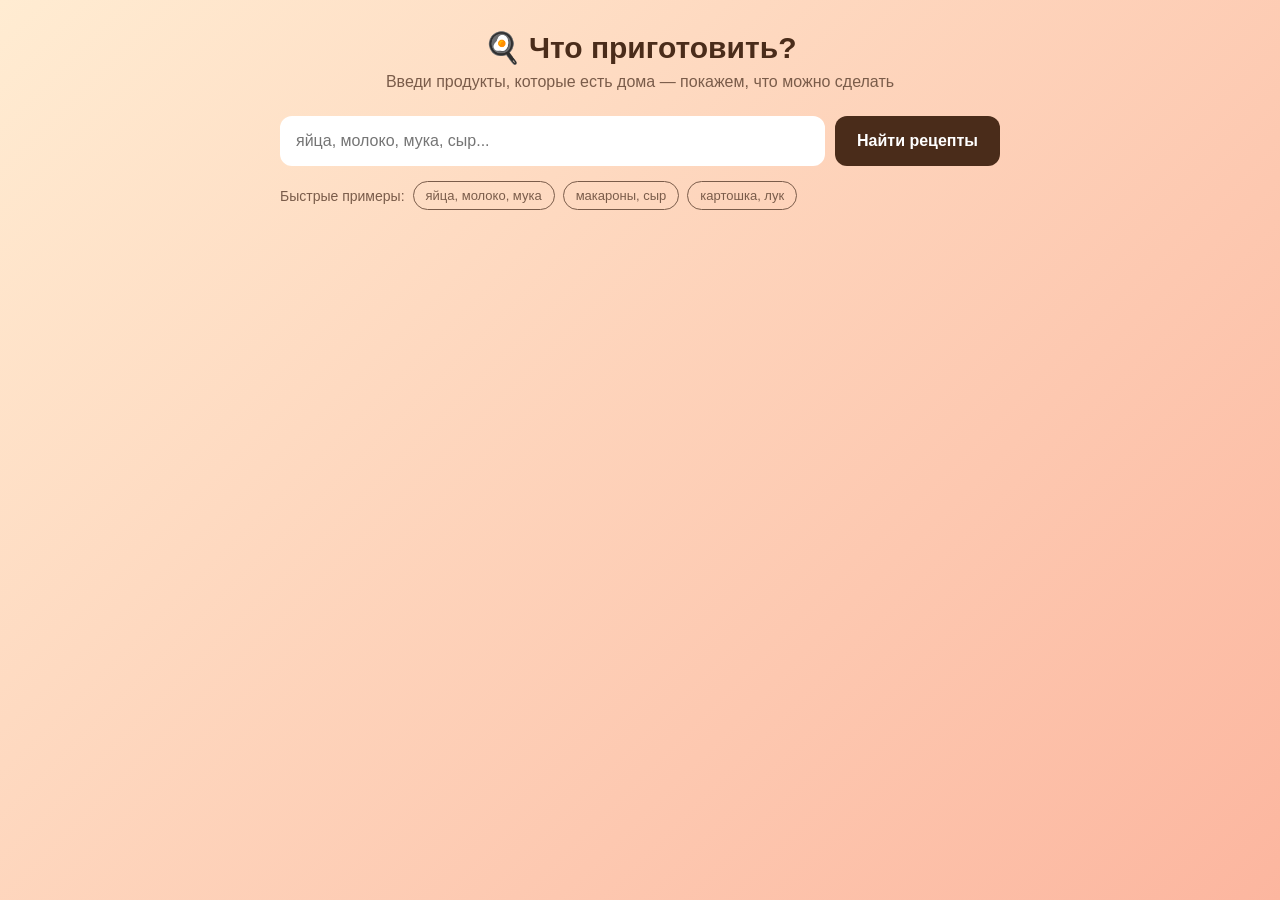
==== index.html @ 9e44c52f "Add files via upload" ====
<!DOCTYPE html>
<html lang="ru">
<head>
  <meta charset="UTF-8">
  <meta name="viewport" content="width=device-width, initial-scale=1.0">
  <title>Что приготовить? — Рецепты из того, что есть</title>
  <link rel="stylesheet" href="style.css">
</head>
<body>
  <div class="container">
    <h1>🍳 Что приготовить?</h1>
    <p class="subtitle">Введи продукты, которые есть дома — покажем, что можно сделать</p>

    <div class="search-box">
      <input 
        type="text" 
        id="ingredientsInput" 
        placeholder="яйца, молоко, мука, сыр..."
      >
      <button id="searchBtn">Найти рецепты</button>
    </div>

    <div class="quick-tags">
      <span>Быстрые примеры:</span>
      <button class="tag" data-items="яйца, молоко, мука">яйца, молоко, мука</button>
      <button class="tag" data-items="макароны, сыр, масло">макароны, сыр</button>
      <button class="tag" data-items="картошка, лук, масло">картошка, лук</button>
    </div>

    <div id="results" class="results"></div>
  </div>

  <script src="recipes.js"></script>
  <script src="script.js"></script>
</body>
</html>
---- style.css ----
* {
  margin: 0;
  padding: 0;
  box-sizing: border-box;
  font-family: -apple-system, BlinkMacSystemFont, "Segoe UI", sans-serif;
}

body {
  min-height: 100vh;
  background: linear-gradient(135deg, #ffecd2 0%, #fcb69f 100%);
  padding: 30px 15px;
  color: #333;
}

.container {
  max-width: 720px;
  margin: 0 auto;
}

h1 {
  font-size: 30px;
  text-align: center;
  margin-bottom: 8px;
  color: #4a2c1a;
}

.subtitle {
  text-align: center;
  color: #7a5c4a;
  margin-bottom: 25px;
}

.search-box {
  display: flex;
  gap: 10px;
  margin-bottom: 15px;
}

#ingredientsInput {
  flex: 1;
  padding: 14px;
  border-radius: 12px;
  border: 2px solid #fff;
  font-size: 16px;
  outline: none;
  background: #fff;
  transition: border 0.2s;
}

#ingredientsInput:focus {
  border-color: #fcb69f;
}

#searchBtn {
  padding: 14px 22px;
  border-radius: 12px;
  border: none;
  background: #4a2c1a;
  color: #fff;
  font-size: 16px;
  font-weight: bold;
  cursor: pointer;
  transition: transform 0.15s;
}

#searchBtn:hover {
  transform: scale(1.03);
}

.quick-tags {
  display: flex;
  flex-wrap: wrap;
  gap: 8px;
  align-items: center;
  margin-bottom: 25px;
  font-size: 14px;
  color: #7a5c4a;
}

.tag {
  padding: 6px 12px;
  border-radius: 20px;
  border: 1px solid #7a5c4a;
  background: transparent;
  color: #7a5c4a;
  cursor: pointer;
  font-size: 13px;
  transition: all 0.15s;
}

.tag:hover {
  background: #7a5c4a;
  color: #fff;
}

.results {
  display: flex;
  flex-direction: column;
  gap: 15px;
}

.recipe-card {
  background: #fff;
  border-radius: 16px;
  padding: 20px;
  box-shadow: 0 4px 20px rgba(0, 0, 0, 0.08);
}

.recipe-card h3 {
  color: #4a2c1a;
  margin-bottom: 6px;
  font-size: 20px;
}

.recipe-time {
  display: inline-block;
  background: #ffecd2;
  color: #4a2c1a;
  padding: 4px 10px;
  border-radius: 12px;
  font-size: 13px;
  margin-bottom: 12px;
}

.recipe-card ol {
  padding-left: 20px;
  color: #555;
  line-height: 1.6;
}

.recipe-card ol li {
  margin-bottom: 4px;
}

.missing {
  background: #fff3cd;
  color: #856404;
  padding: 8px 12px;
  border-radius: 10px;
  font-size: 14px;
  margin-bottom: 10px;
}

.empty {
  text-align: center;
  padding: 40px 20px;
  color: #7a5c4a;
  font-size: 16px;
}

.match-badge {
  float: right;
  background: #4caf50;
  color: #fff;
  padding: 4px 10px;
  border-radius: 12px;
  font-size: 12px;
}
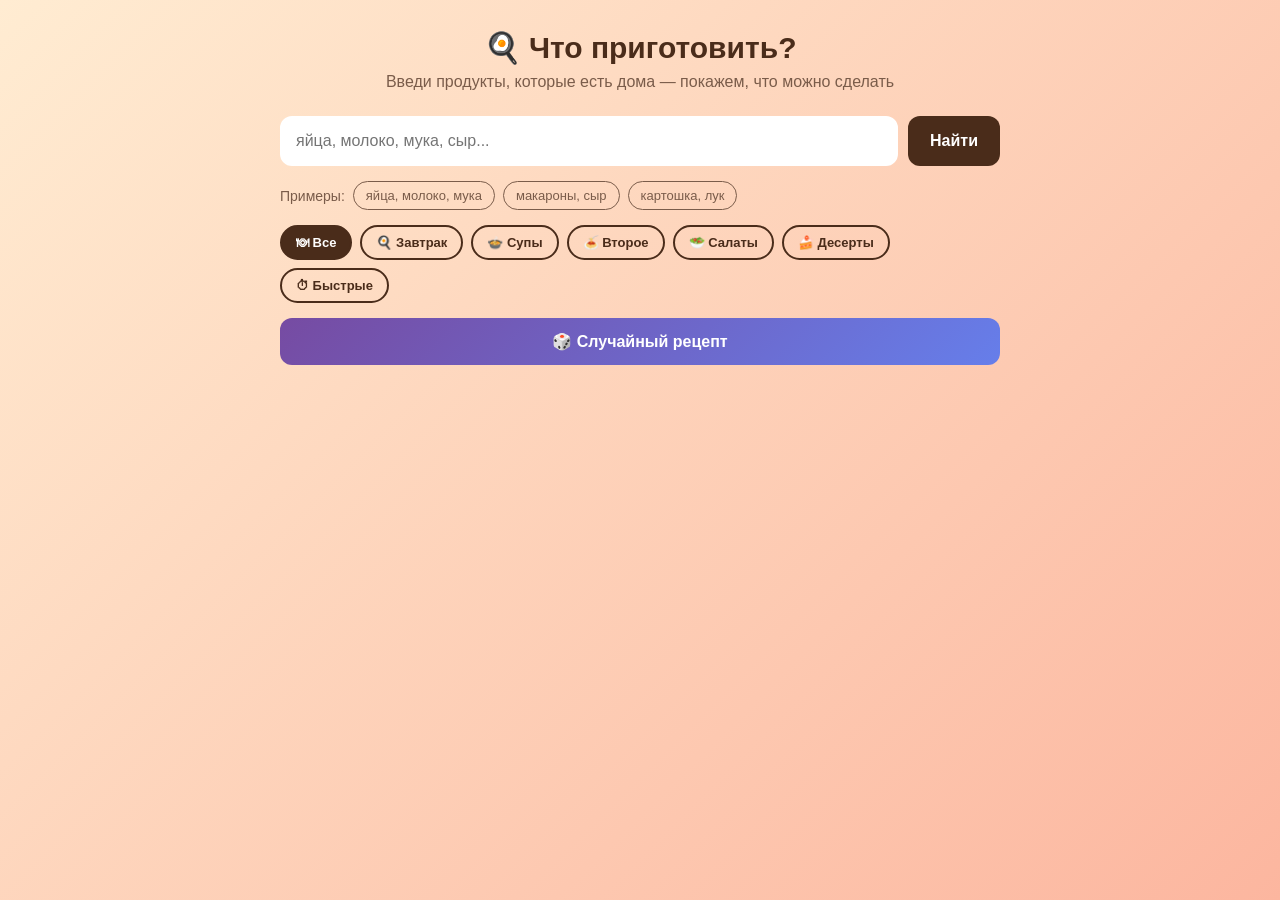
==== commit 7651f646: "Add files via upload" ====
--- a/index.html
+++ b/index.html
@@ -17,14 +17,28 @@
         id="ingredientsInput" 
         placeholder="яйца, молоко, мука, сыр..."
       >
-      <button id="searchBtn">Найти рецепты</button>
+      <button id="searchBtn">Найти</button>
     </div>
 
     <div class="quick-tags">
-      <span>Быстрые примеры:</span>
+      <span>Примеры:</span>
       <button class="tag" data-items="яйца, молоко, мука">яйца, молоко, мука</button>
       <button class="tag" data-items="макароны, сыр, масло">макароны, сыр</button>
       <button class="tag" data-items="картошка, лук, масло">картошка, лук</button>
+    </div>
+
+    <div class="filters">
+      <button class="filter-btn active" data-filter="all">🍽 Все</button>
+      <button class="filter-btn" data-filter="завтрак">🍳 Завтрак</button>
+      <button class="filter-btn" data-filter="суп">🍲 Супы</button>
+      <button class="filter-btn" data-filter="второе">🍝 Второе</button>
+      <button class="filter-btn" data-filter="салат">🥗 Салаты</button>
+      <button class="filter-btn" data-filter="десерт">🍰 Десерты</button>
+      <button class="filter-btn" data-filter="быстрое">⏱ Быстрые</button>
+    </div>
+
+    <div class="action-row">
+      <button id="randomBtn" class="random-btn">🎲 Случайный рецепт</button>
     </div>
 
     <div id="results" class="results"></div>
--- a/style.css
+++ b/style.css
@@ -72,7 +72,7 @@
   flex-wrap: wrap;
   gap: 8px;
   align-items: center;
-  margin-bottom: 25px;
+  margin-bottom: 15px;
   font-size: 14px;
   color: #7a5c4a;
 }
@@ -93,6 +93,55 @@
   color: #fff;
 }
 
+.filters {
+  display: flex;
+  flex-wrap: wrap;
+  gap: 8px;
+  margin-bottom: 15px;
+}
+
+.filter-btn {
+  padding: 8px 14px;
+  border-radius: 20px;
+  border: 2px solid #4a2c1a;
+  background: transparent;
+  color: #4a2c1a;
+  cursor: pointer;
+  font-size: 13px;
+  font-weight: 600;
+  transition: all 0.15s;
+}
+
+.filter-btn:hover {
+  transform: translateY(-1px);
+}
+
+.filter-btn.active {
+  background: #4a2c1a;
+  color: #fff;
+}
+
+.action-row {
+  margin-bottom: 25px;
+}
+
+.random-btn {
+  width: 100%;
+  padding: 14px;
+  border-radius: 12px;
+  border: none;
+  background: linear-gradient(135deg, #764ba2, #667eea);
+  color: #fff;
+  font-size: 16px;
+  font-weight: bold;
+  cursor: pointer;
+  transition: transform 0.15s;
+}
+
+.random-btn:hover {
+  transform: scale(1.02);
+}
+
 .results {
   display: flex;
   flex-direction: column;
@@ -104,12 +153,14 @@
   border-radius: 16px;
   padding: 20px;
   box-shadow: 0 4px 20px rgba(0, 0, 0, 0.08);
+  position: relative;
 }
 
 .recipe-card h3 {
   color: #4a2c1a;
   margin-bottom: 6px;
   font-size: 20px;
+  padding-right: 120px;
 }
 
 .recipe-time {
@@ -149,10 +200,35 @@
 }
 
 .match-badge {
-  float: right;
+  position: absolute;
+  top: 20px;
+  right: 20px;
   background: #4caf50;
   color: #fff;
   padding: 4px 10px;
   border-radius: 12px;
   font-size: 12px;
+}
+
+.copy-btn {
+  margin-top: 12px;
+  padding: 8px 14px;
+  border-radius: 10px;
+  border: 1px solid #4a2c1a;
+  background: transparent;
+  color: #4a2c1a;
+  font-size: 13px;
+  cursor: pointer;
+  transition: all 0.15s;
+}
+
+.copy-btn:hover {
+  background: #4a2c1a;
+  color: #fff;
+}
+
+.copy-btn.copied {
+  background: #4caf50;
+  color: #fff;
+  border-color: #4caf50;
 }
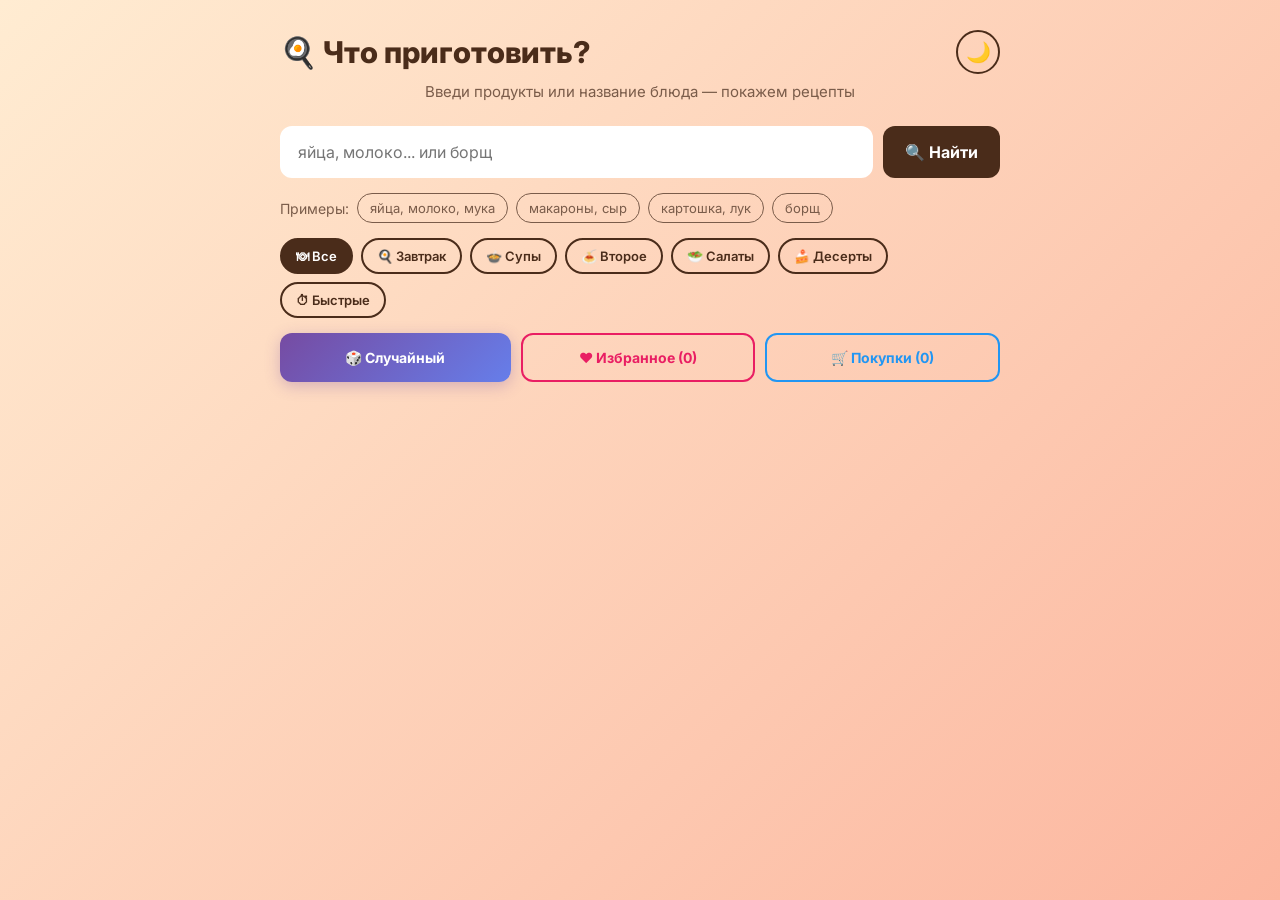
==== commit 6c8bb684: "Add files via upload" ====
--- a/index.html
+++ b/index.html
@@ -4,20 +4,29 @@
   <meta charset="UTF-8">
   <meta name="viewport" content="width=device-width, initial-scale=1.0">
   <title>Что приготовить? — Рецепты из того, что есть</title>
+  
+  <!-- Красивые шрифты -->
+  <link rel="preconnect" href="https://fonts.googleapis.com">
+  <link rel="preconnect" href="https://fonts.gstatic.com" crossorigin>
+  <link href="https://fonts.googleapis.com/css2?family=Inter:wght@400;600;700;800&display=swap" rel="stylesheet">
+  
   <link rel="stylesheet" href="style.css">
 </head>
 <body>
   <div class="container">
-    <h1>🍳 Что приготовить?</h1>
-    <p class="subtitle">Введи продукты, которые есть дома — покажем, что можно сделать</p>
+    <div class="header">
+      <h1>🍳 Что приготовить?</h1>
+      <button id="themeToggle" class="theme-toggle" title="Сменить тему">🌙</button>
+    </div>
+    <p class="subtitle">Введи продукты или название блюда — покажем рецепты</p>
 
     <div class="search-box">
       <input 
         type="text" 
         id="ingredientsInput" 
-        placeholder="яйца, молоко, мука, сыр..."
+        placeholder="яйца, молоко... или борщ"
       >
-      <button id="searchBtn">Найти</button>
+      <button id="searchBtn">🔍 Найти</button>
     </div>
 
     <div class="quick-tags">
@@ -25,6 +34,7 @@
       <button class="tag" data-items="яйца, молоко, мука">яйца, молоко, мука</button>
       <button class="tag" data-items="макароны, сыр, масло">макароны, сыр</button>
       <button class="tag" data-items="картошка, лук, масло">картошка, лук</button>
+      <button class="tag" data-items="борщ">борщ</button>
     </div>
 
     <div class="filters">
@@ -38,10 +48,24 @@
     </div>
 
     <div class="action-row">
-      <button id="randomBtn" class="random-btn">🎲 Случайный рецепт</button>
+      <button id="randomBtn" class="random-btn">🎲 Случайный</button>
+      <button id="favoritesBtn" class="favorites-btn">❤️ Избранное (<span id="favCount">0</span>)</button>
+      <button id="shoppingBtn" class="shopping-btn">🛒 Покупки (<span id="shopCount">0</span>)</button>
     </div>
 
     <div id="results" class="results"></div>
+  </div>
+
+  <!-- Модальное окно списка покупок -->
+  <div id="shoppingModal" class="modal">
+    <div class="modal-content">
+      <div class="modal-header">
+        <h2>🛒 Список покупок</h2>
+        <button id="closeShopping" class="close-btn">✕</button>
+      </div>
+      <div id="shoppingList" class="shopping-list"></div>
+      <button id="clearShopping" class="clear-btn">🗑 Очистить всё</button>
+    </div>
   </div>
 
   <script src="recipes.js"></script>
--- a/style.css
+++ b/style.css
@@ -1,15 +1,39 @@
+/* ===== ПЕРЕМЕННЫЕ ТЕМ ===== */
+:root {
+  --bg-gradient: linear-gradient(135deg, #ffecd2 0%, #fcb69f 100%);
+  --card-bg: #ffffff;
+  --text-main: #333333;
+  --text-title: #4a2c1a;
+  --text-soft: #7a5c4a;
+  --accent: #4a2c1a;
+  --shadow: 0 4px 20px rgba(0, 0, 0, 0.08);
+  --hover-bg: #f5f5f5;
+}
+
+body.dark {
+  --bg-gradient: linear-gradient(135deg, #1a1a2e 0%, #16213e 100%);
+  --card-bg: #1e2a47;
+  --text-main: #e0e0e0;
+  --text-title: #ffd166;
+  --text-soft: #a0a0c0;
+  --accent: #ffd166;
+  --shadow: 0 4px 20px rgba(0, 0, 0, 0.4);
+  --hover-bg: #2a3a5a;
+}
+
 * {
   margin: 0;
   padding: 0;
   box-sizing: border-box;
-  font-family: -apple-system, BlinkMacSystemFont, "Segoe UI", sans-serif;
+  font-family: 'Inter', -apple-system, BlinkMacSystemFont, sans-serif;
 }
 
 body {
   min-height: 100vh;
-  background: linear-gradient(135deg, #ffecd2 0%, #fcb69f 100%);
+  background: var(--bg-gradient);
   padding: 30px 15px;
-  color: #333;
+  color: var(--text-main);
+  transition: background 0.3s, color 0.3s;
 }
 
 .container {
@@ -17,17 +41,43 @@
   margin: 0 auto;
 }
 
+.header {
+  display: flex;
+  justify-content: space-between;
+  align-items: center;
+  margin-bottom: 8px;
+  gap: 15px;
+}
+
 h1 {
   font-size: 30px;
-  text-align: center;
-  margin-bottom: 8px;
-  color: #4a2c1a;
+  font-weight: 800;
+  color: var(--text-title);
+  flex: 1;
+}
+
+.theme-toggle {
+  width: 44px;
+  height: 44px;
+  border-radius: 50%;
+  border: 2px solid var(--accent);
+  background: transparent;
+  font-size: 20px;
+  cursor: pointer;
+  transition: all 0.2s;
+  flex-shrink: 0;
+}
+
+.theme-toggle:hover {
+  transform: rotate(20deg) scale(1.1);
+  background: var(--accent);
 }
 
 .subtitle {
   text-align: center;
-  color: #7a5c4a;
+  color: var(--text-soft);
   margin-bottom: 25px;
+  font-size: 15px;
 }
 
 .search-box {
@@ -38,33 +88,40 @@
 
 #ingredientsInput {
   flex: 1;
-  padding: 14px;
+  padding: 14px 16px;
   border-radius: 12px;
-  border: 2px solid #fff;
+  border: 2px solid var(--card-bg);
   font-size: 16px;
   outline: none;
-  background: #fff;
-  transition: border 0.2s;
+  background: var(--card-bg);
+  color: var(--text-main);
+  transition: border 0.2s, box-shadow 0.2s;
 }
 
 #ingredientsInput:focus {
   border-color: #fcb69f;
+  box-shadow: 0 0 0 4px rgba(252, 182, 159, 0.2);
 }
 
 #searchBtn {
   padding: 14px 22px;
   border-radius: 12px;
   border: none;
-  background: #4a2c1a;
-  color: #fff;
+  background: var(--accent);
+  color: var(--card-bg);
   font-size: 16px;
-  font-weight: bold;
-  cursor: pointer;
-  transition: transform 0.15s;
+  font-weight: 700;
+  cursor: pointer;
+  transition: transform 0.15s, box-shadow 0.15s;
+}
+
+body.dark #searchBtn {
+  color: #1a1a2e;
 }
 
 #searchBtn:hover {
   transform: scale(1.03);
+  box-shadow: 0 4px 12px rgba(0, 0, 0, 0.2);
 }
 
 .quick-tags {
@@ -74,23 +131,24 @@
   align-items: center;
   margin-bottom: 15px;
   font-size: 14px;
-  color: #7a5c4a;
+  color: var(--text-soft);
 }
 
 .tag {
   padding: 6px 12px;
   border-radius: 20px;
-  border: 1px solid #7a5c4a;
-  background: transparent;
-  color: #7a5c4a;
+  border: 1px solid var(--text-soft);
+  background: transparent;
+  color: var(--text-soft);
   cursor: pointer;
   font-size: 13px;
   transition: all 0.15s;
 }
 
 .tag:hover {
-  background: #7a5c4a;
-  color: #fff;
+  background: var(--text-soft);
+  color: var(--card-bg);
+  transform: translateY(-1px);
 }
 
 .filters {
@@ -103,9 +161,9 @@
 .filter-btn {
   padding: 8px 14px;
   border-radius: 20px;
-  border: 2px solid #4a2c1a;
-  background: transparent;
-  color: #4a2c1a;
+  border: 2px solid var(--accent);
+  background: transparent;
+  color: var(--accent);
   cursor: pointer;
   font-size: 13px;
   font-weight: 600;
@@ -113,33 +171,71 @@
 }
 
 .filter-btn:hover {
-  transform: translateY(-1px);
+  transform: translateY(-2px);
+  box-shadow: 0 4px 10px rgba(0, 0, 0, 0.1);
 }
 
 .filter-btn.active {
-  background: #4a2c1a;
-  color: #fff;
+  background: var(--accent);
+  color: var(--card-bg);
+}
+
+body.dark .filter-btn.active {
+  color: #1a1a2e;
 }
 
 .action-row {
+  display: flex;
+  gap: 10px;
   margin-bottom: 25px;
-}
-
-.random-btn {
-  width: 100%;
+  flex-wrap: wrap;
+}
+
+.random-btn, .favorites-btn, .shopping-btn {
+  flex: 1;
+  min-width: 130px;
   padding: 14px;
   border-radius: 12px;
+  font-size: 14px;
+  font-weight: 700;
+  cursor: pointer;
+  transition: all 0.2s;
+}
+
+.random-btn {
   border: none;
   background: linear-gradient(135deg, #764ba2, #667eea);
   color: #fff;
-  font-size: 16px;
-  font-weight: bold;
-  cursor: pointer;
-  transition: transform 0.15s;
+  box-shadow: 0 4px 15px rgba(118, 75, 162, 0.3);
 }
 
 .random-btn:hover {
-  transform: scale(1.02);
+  transform: translateY(-2px);
+  box-shadow: 0 8px 20px rgba(118, 75, 162, 0.4);
+}
+
+.favorites-btn {
+  border: 2px solid #e91e63;
+  background: transparent;
+  color: #e91e63;
+}
+
+.favorites-btn:hover {
+  background: #e91e63;
+  color: #fff;
+  transform: translateY(-2px);
+}
+
+.shopping-btn {
+  border: 2px solid #2196f3;
+  background: transparent;
+  color: #2196f3;
+}
+
+.shopping-btn:hover {
+  background: #2196f3;
+  color: #fff;
+  transform: translateY(-2px);
 }
 
 .results {
@@ -148,87 +244,348 @@
   gap: 15px;
 }
 
+/* ===== КАРТОЧКА РЕЦЕПТА ===== */
 .recipe-card {
-  background: #fff;
+  background: var(--card-bg);
   border-radius: 16px;
-  padding: 20px;
-  box-shadow: 0 4px 20px rgba(0, 0, 0, 0.08);
+  padding: 22px;
+  box-shadow: var(--shadow);
   position: relative;
+  transition: transform 0.2s, box-shadow 0.2s;
+  animation: fadeInUp 0.4s ease-out;
+  border-left: 5px solid var(--accent);
+}
+
+.recipe-card:hover {
+  transform: translateY(-3px);
+  box-shadow: 0 8px 30px rgba(0, 0, 0, 0.15);
+}
+
+.recipe-card[data-category="завтрак"] { border-left-color: #fbc02d; }
+.recipe-card[data-category="суп"]     { border-left-color: #2196f3; }
+.recipe-card[data-category="второе"]  { border-left-color: #ff9800; }
+.recipe-card[data-category="салат"]   { border-left-color: #4caf50; }
+.recipe-card[data-category="десерт"]  { border-left-color: #e91e63; }
+
+@keyframes fadeInUp {
+  from {
+    opacity: 0;
+    transform: translateY(20px);
+  }
+  to {
+    opacity: 1;
+    transform: translateY(0);
+  }
 }
 
 .recipe-card h3 {
-  color: #4a2c1a;
-  margin-bottom: 6px;
-  font-size: 20px;
+  color: var(--text-title);
+  margin-bottom: 8px;
+  font-size: 21px;
+  font-weight: 700;
   padding-right: 120px;
 }
 
 .recipe-time {
   display: inline-block;
-  background: #ffecd2;
-  color: #4a2c1a;
-  padding: 4px 10px;
+  background: var(--hover-bg);
+  color: var(--text-soft);
+  padding: 4px 12px;
   border-radius: 12px;
   font-size: 13px;
+  font-weight: 600;
   margin-bottom: 12px;
 }
 
 .recipe-card ol {
-  padding-left: 20px;
-  color: #555;
-  line-height: 1.6;
+  padding-left: 22px;
+  color: var(--text-main);
+  line-height: 1.7;
+  font-size: 15px;
 }
 
 .recipe-card ol li {
-  margin-bottom: 4px;
+  margin-bottom: 6px;
+}
+
+.recipe-card ol li::marker {
+  color: var(--accent);
+  font-weight: 700;
 }
 
 .missing {
   background: #fff3cd;
   color: #856404;
-  padding: 8px 12px;
+  padding: 10px 14px;
   border-radius: 10px;
   font-size: 14px;
-  margin-bottom: 10px;
+  margin-bottom: 12px;
+  font-weight: 600;
+}
+
+body.dark .missing {
+  background: #3a3a1a;
+  color: #ffd166;
 }
 
 .empty {
   text-align: center;
-  padding: 40px 20px;
-  color: #7a5c4a;
+  padding: 50px 20px;
+  color: var(--text-soft);
   font-size: 16px;
+  line-height: 1.6;
 }
 
 .match-badge {
   position: absolute;
-  top: 20px;
-  right: 20px;
+  top: 22px;
+  right: 22px;
   background: #4caf50;
   color: #fff;
-  padding: 4px 10px;
+  padding: 5px 12px;
   border-radius: 12px;
   font-size: 12px;
-}
-
-.copy-btn {
-  margin-top: 12px;
-  padding: 8px 14px;
+  font-weight: 700;
+}
+
+.card-actions {
+  display: flex;
+  gap: 8px;
+  margin-top: 15px;
+  flex-wrap: wrap;
+}
+
+.copy-btn, .fav-btn, .shop-btn {
+  padding: 9px 14px;
   border-radius: 10px;
-  border: 1px solid #4a2c1a;
-  background: transparent;
-  color: #4a2c1a;
+  border: 1.5px solid var(--accent);
+  background: transparent;
+  color: var(--accent);
   font-size: 13px;
+  font-weight: 600;
   cursor: pointer;
   transition: all 0.15s;
 }
 
-.copy-btn:hover {
-  background: #4a2c1a;
-  color: #fff;
+.copy-btn:hover, .fav-btn:hover {
+  background: var(--accent);
+  color: var(--card-bg);
+  transform: translateY(-1px);
 }
 
 .copy-btn.copied {
   background: #4caf50;
   color: #fff;
   border-color: #4caf50;
+}
+
+.fav-btn {
+  border-color: #e91e63;
+  color: #e91e63;
+}
+
+.fav-btn:hover {
+  background: #e91e63;
+  color: #fff;
+}
+
+.fav-btn.active {
+  background: #e91e63;
+  color: #fff;
+  border-color: #e91e63;
+}
+
+.shop-btn {
+  border-color: #2196f3;
+  color: #2196f3;
+}
+
+.shop-btn:hover {
+  background: #2196f3;
+  color: #fff;
+}
+
+/* ===== МОДАЛЬНОЕ ОКНО ===== */
+.modal {
+  display: none;
+  position: fixed;
+  top: 0;
+  left: 0;
+  width: 100%;
+  height: 100%;
+  background: rgba(0, 0, 0, 0.6);
+  z-index: 1000;
+  align-items: center;
+  justify-content: center;
+  padding: 20px;
+  animation: fadeIn 0.2s;
+}
+
+@keyframes fadeIn {
+  from { opacity: 0; }
+  to { opacity: 1; }
+}
+
+.modal.open {
+  display: flex;
+}
+
+.modal-content {
+  background: var(--card-bg);
+  border-radius: 20px;
+  padding: 25px;
+  max-width: 480px;
+  width: 100%;
+  max-height: 80vh;
+  overflow-y: auto;
+  box-shadow: 0 20px 60px rgba(0, 0, 0, 0.4);
+  animation: slideUp 0.3s ease-out;
+}
+
+@keyframes slideUp {
+  from {
+    opacity: 0;
+    transform: translateY(30px);
+  }
+  to {
+    opacity: 1;
+    transform: translateY(0);
+  }
+}
+
+.modal-header {
+  display: flex;
+  justify-content: space-between;
+  align-items: center;
+  margin-bottom: 20px;
+}
+
+.modal-header h2 {
+  color: var(--text-title);
+  font-size: 22px;
+  font-weight: 700;
+}
+
+.close-btn {
+  background: none;
+  border: none;
+  font-size: 24px;
+  cursor: pointer;
+  color: var(--text-soft);
+  padding: 0 8px;
+  transition: color 0.15s;
+}
+
+.close-btn:hover {
+  color: var(--text-title);
+}
+
+.shopping-list {
+  display: flex;
+  flex-direction: column;
+  gap: 8px;
+}
+
+.shopping-item {
+  display: flex;
+  align-items: center;
+  gap: 10px;
+  padding: 12px 14px;
+  background: var(--hover-bg);
+  border-radius: 10px;
+  cursor: pointer;
+  transition: all 0.15s;
+}
+
+.shopping-item:hover {
+  transform: translateX(3px);
+}
+
+.shopping-item.done {
+  opacity: 0.5;
+  text-decoration: line-through;
+}
+
+.shopping-item input[type="checkbox"] {
+  width: 20px;
+  height: 20px;
+  cursor: pointer;
+  accent-color: var(--accent);
+}
+
+.shopping-item .item-name {
+  flex: 1;
+  font-size: 15px;
+  color: var(--text-main);
+  font-weight: 500;
+}
+
+.shopping-item .remove-item {
+  background: none;
+  border: none;
+  color: #e91e63;
+  font-size: 18px;
+  cursor: pointer;
+  padding: 0 4px;
+  transition: transform 0.15s;
+}
+
+.shopping-item .remove-item:hover {
+  transform: scale(1.3);
+}
+
+.clear-btn {
+  margin-top: 20px;
+  width: 100%;
+  padding: 12px;
+  border-radius: 10px;
+  border: 1.5px solid #e91e63;
+  background: transparent;
+  color: #e91e63;
+  font-size: 15px;
+  font-weight: 600;
+  cursor: pointer;
+  transition: all 0.15s;
+}
+
+.clear-btn:hover {
+  background: #e91e63;
+  color: #fff;
+}
+
+/* ===== АДАПТИВНОСТЬ ===== */
+@media (max-width: 480px) {
+  h1 {
+    font-size: 24px;
+  }
+  
+  .search-box {
+    flex-direction: column;
+  }
+  
+  #searchBtn {
+    width: 100%;
+  }
+  
+  .random-btn, .favorites-btn, .shopping-btn {
+    min-width: 100%;
+    flex: none;
+  }
+  
+  .recipe-card h3 {
+    font-size: 18px;
+    padding-right: 80px;
+  }
+  
+  .match-badge {
+    top: 15px;
+    right: 15px;
+    font-size: 11px;
+    padding: 3px 8px;
+  }
+  
+  .card-actions button {
+    flex: 1;
+    min-width: 120px;
+  }
 }
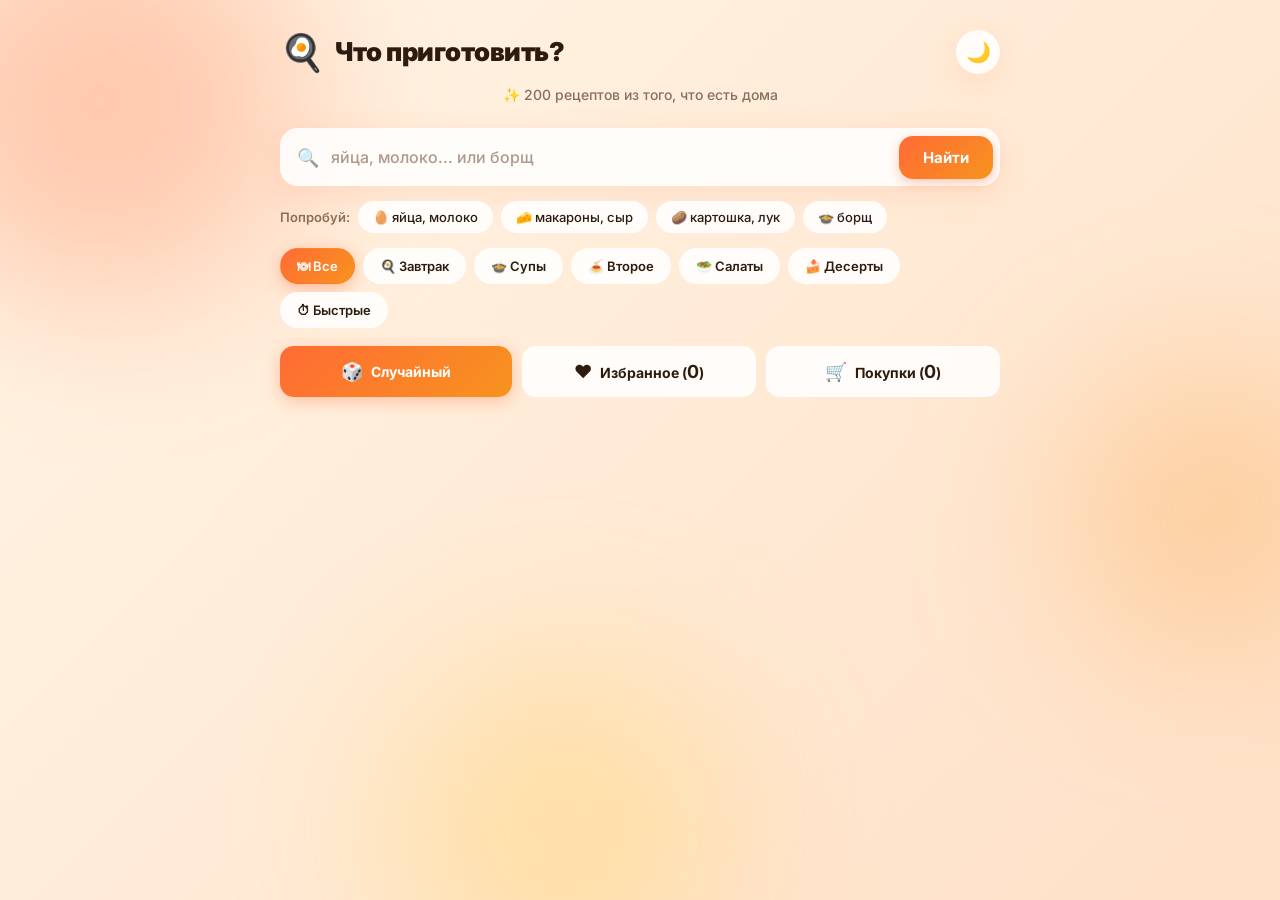
==== commit 2060e082: "Add files via upload" ====
--- a/index.html
+++ b/index.html
@@ -2,39 +2,57 @@
 <html lang="ru">
 <head>
   <meta charset="UTF-8">
-  <meta name="viewport" content="width=device-width, initial-scale=1.0">
+  <meta name="viewport" content="width=device-width, initial-scale=1.0, viewport-fit=cover">
   <title>Что приготовить? — Рецепты из того, что есть</title>
   
-  <!-- Красивые шрифты -->
+  <link rel="manifest" href="manifest.json">
+  <meta name="theme-color" content="#ff6b35">
+  <meta name="apple-mobile-web-app-capable" content="yes">
+  <meta name="apple-mobile-web-app-status-bar-style" content="black-translucent">
+  <meta name="apple-mobile-web-app-title" content="Рецепты">
+  <link rel="apple-touch-icon" href="icon-192.svg">
+  <link rel="icon" type="image/svg+xml" href="icon-192.svg">
+  
   <link rel="preconnect" href="https://fonts.googleapis.com">
   <link rel="preconnect" href="https://fonts.gstatic.com" crossorigin>
-  <link href="https://fonts.googleapis.com/css2?family=Inter:wght@400;600;700;800&display=swap" rel="stylesheet">
+  <link href="https://fonts.googleapis.com/css2?family=Inter:wght@400;500;600;700;800;900&display=swap" rel="stylesheet">
   
   <link rel="stylesheet" href="style.css">
 </head>
 <body>
+  <div class="bg-blobs">
+    <div class="blob blob-1"></div>
+    <div class="blob blob-2"></div>
+    <div class="blob blob-3"></div>
+  </div>
+
   <div class="container">
     <div class="header">
-      <h1>🍳 Что приготовить?</h1>
+      <div class="logo">
+        <span class="logo-emoji">🍳</span>
+        <h1>Что приготовить?</h1>
+      </div>
       <button id="themeToggle" class="theme-toggle" title="Сменить тему">🌙</button>
     </div>
-    <p class="subtitle">Введи продукты или название блюда — покажем рецепты</p>
+    
+    <p class="subtitle">✨ 200 рецептов из того, что есть дома</p>
 
     <div class="search-box">
+      <span class="search-icon">🔍</span>
       <input 
         type="text" 
         id="ingredientsInput" 
         placeholder="яйца, молоко... или борщ"
       >
-      <button id="searchBtn">🔍 Найти</button>
+      <button id="searchBtn">Найти</button>
     </div>
 
     <div class="quick-tags">
-      <span>Примеры:</span>
-      <button class="tag" data-items="яйца, молоко, мука">яйца, молоко, мука</button>
-      <button class="tag" data-items="макароны, сыр, масло">макароны, сыр</button>
-      <button class="tag" data-items="картошка, лук, масло">картошка, лук</button>
-      <button class="tag" data-items="борщ">борщ</button>
+      <span class="tags-label">Попробуй:</span>
+      <button class="tag" data-items="яйца, молоко, мука">🥚 яйца, молоко</button>
+      <button class="tag" data-items="макароны, сыр, масло">🧀 макароны, сыр</button>
+      <button class="tag" data-items="картошка, лук, масло">🥔 картошка, лук</button>
+      <button class="tag" data-items="борщ">🍲 борщ</button>
     </div>
 
     <div class="filters">
@@ -48,15 +66,23 @@
     </div>
 
     <div class="action-row">
-      <button id="randomBtn" class="random-btn">🎲 Случайный</button>
-      <button id="favoritesBtn" class="favorites-btn">❤️ Избранное (<span id="favCount">0</span>)</button>
-      <button id="shoppingBtn" class="shopping-btn">🛒 Покупки (<span id="shopCount">0</span>)</button>
+      <button id="randomBtn" class="action-btn random-btn">
+        <span>🎲</span>
+        <span>Случайный</span>
+      </button>
+      <button id="favoritesBtn" class="action-btn favorites-btn">
+        <span>❤️</span>
+        <span>Избранное (<span id="favCount">0</span>)</span>
+      </button>
+      <button id="shoppingBtn" class="action-btn shopping-btn">
+        <span>🛒</span>
+        <span>Покупки (<span id="shopCount">0</span>)</span>
+      </button>
     </div>
 
     <div id="results" class="results"></div>
   </div>
 
-  <!-- Модальное окно списка покупок -->
   <div id="shoppingModal" class="modal">
     <div class="modal-content">
       <div class="modal-header">
--- a/style.css
+++ b/style.css
@@ -1,24 +1,37 @@
-/* ===== ПЕРЕМЕННЫЕ ТЕМ ===== */
 :root {
-  --bg-gradient: linear-gradient(135deg, #ffecd2 0%, #fcb69f 100%);
-  --card-bg: #ffffff;
-  --text-main: #333333;
-  --text-title: #4a2c1a;
-  --text-soft: #7a5c4a;
-  --accent: #4a2c1a;
-  --shadow: 0 4px 20px rgba(0, 0, 0, 0.08);
-  --hover-bg: #f5f5f5;
+  --bg-1: #fff5e6;
+  --bg-2: #ffe0c7;
+  --card-bg: rgba(255, 255, 255, 0.85);
+  --card-border: rgba(255, 255, 255, 0.6);
+  --text-main: #2d1b0e;
+  --text-soft: #8b6f5c;
+  --accent: #ff6b35;
+  --accent-2: #f7931e;
+  --accent-grad: linear-gradient(135deg, #ff6b35 0%, #f7931e 100%);
+  --shadow: 0 8px 32px rgba(255, 107, 53, 0.12);
+  --shadow-hover: 0 12px 40px rgba(255, 107, 53, 0.2);
+  --hover-bg: rgba(255, 107, 53, 0.08);
+  --blob-1: rgba(255, 107, 53, 0.3);
+  --blob-2: rgba(247, 147, 30, 0.25);
+  --blob-3: rgba(255, 193, 7, 0.2);
 }
 
 body.dark {
-  --bg-gradient: linear-gradient(135deg, #1a1a2e 0%, #16213e 100%);
-  --card-bg: #1e2a47;
-  --text-main: #e0e0e0;
-  --text-title: #ffd166;
+  --bg-1: #0f0f1e;
+  --bg-2: #1a1a2e;
+  --card-bg: rgba(30, 42, 71, 0.85);
+  --card-border: rgba(255, 255, 255, 0.1);
+  --text-main: #e8e8f0;
   --text-soft: #a0a0c0;
-  --accent: #ffd166;
-  --shadow: 0 4px 20px rgba(0, 0, 0, 0.4);
-  --hover-bg: #2a3a5a;
+  --accent: #ffa94d;
+  --accent-2: #ffd166;
+  --accent-grad: linear-gradient(135deg, #ffa94d 0%, #ffd166 100%);
+  --shadow: 0 8px 32px rgba(0, 0, 0, 0.4);
+  --shadow-hover: 0 12px 40px rgba(255, 169, 77, 0.2);
+  --hover-bg: rgba(255, 169, 77, 0.1);
+  --blob-1: rgba(255, 169, 77, 0.15);
+  --blob-2: rgba(255, 209, 102, 0.1);
+  --blob-3: rgba(118, 75, 162, 0.15);
 }
 
 * {
@@ -28,162 +41,275 @@
   font-family: 'Inter', -apple-system, BlinkMacSystemFont, sans-serif;
 }
 
+html {
+  scroll-behavior: smooth;
+}
+
 body {
   min-height: 100vh;
-  background: var(--bg-gradient);
+  background: linear-gradient(135deg, var(--bg-1) 0%, var(--bg-2) 100%);
   padding: 30px 15px;
   color: var(--text-main);
-  transition: background 0.3s, color 0.3s;
+  transition: background 0.4s, color 0.3s;
+  overflow-x: hidden;
+  position: relative;
+}
+
+/* ===== ЖИВОЙ ФОН ===== */
+.bg-blobs {
+  position: fixed;
+  top: 0;
+  left: 0;
+  width: 100%;
+  height: 100%;
+  z-index: -1;
+  overflow: hidden;
+  pointer-events: none;
+}
+
+.blob {
+  position: absolute;
+  border-radius: 50%;
+  filter: blur(80px);
+  animation: float 20s ease-in-out infinite;
+}
+
+.blob-1 {
+  width: 400px;
+  height: 400px;
+  background: var(--blob-1);
+  top: -100px;
+  left: -100px;
+  animation-delay: 0s;
+}
+
+.blob-2 {
+  width: 300px;
+  height: 300px;
+  background: var(--blob-2);
+  top: 40%;
+  right: -80px;
+  animation-delay: -7s;
+}
+
+.blob-3 {
+  width: 350px;
+  height: 350px;
+  background: var(--blob-3);
+  bottom: -100px;
+  left: 30%;
+  animation-delay: -14s;
+}
+
+@keyframes float {
+  0%, 100% { transform: translate(0, 0) scale(1); }
+  33% { transform: translate(50px, -30px) scale(1.1); }
+  66% { transform: translate(-30px, 50px) scale(0.95); }
 }
 
 .container {
   max-width: 720px;
   margin: 0 auto;
-}
-
+  position: relative;
+  z-index: 1;
+}
+
+/* ===== ШАПКА ===== */
 .header {
   display: flex;
   justify-content: space-between;
   align-items: center;
-  margin-bottom: 8px;
+  margin-bottom: 12px;
   gap: 15px;
 }
 
+.logo {
+  display: flex;
+  align-items: center;
+  gap: 10px;
+  flex: 1;
+}
+
+.logo-emoji {
+  font-size: 36px;
+  animation: wiggle 3s ease-in-out infinite;
+  display: inline-block;
+}
+
+@keyframes wiggle {
+  0%, 100% { transform: rotate(-5deg); }
+  50% { transform: rotate(5deg); }
+}
+
 h1 {
-  font-size: 30px;
-  font-weight: 800;
-  color: var(--text-title);
-  flex: 1;
+  font-size: 26px;
+  font-weight: 900;
+  color: var(--text-main);
+  letter-spacing: -0.5px;
+  line-height: 1.1;
 }
 
 .theme-toggle {
   width: 44px;
   height: 44px;
   border-radius: 50%;
-  border: 2px solid var(--accent);
-  background: transparent;
+  border: none;
+  background: var(--card-bg);
+  backdrop-filter: blur(10px);
   font-size: 20px;
   cursor: pointer;
-  transition: all 0.2s;
+  transition: all 0.3s;
   flex-shrink: 0;
+  box-shadow: var(--shadow);
 }
 
 .theme-toggle:hover {
   transform: rotate(20deg) scale(1.1);
-  background: var(--accent);
+  box-shadow: var(--shadow-hover);
 }
 
 .subtitle {
   text-align: center;
   color: var(--text-soft);
   margin-bottom: 25px;
-  font-size: 15px;
-}
-
+  font-size: 14px;
+  font-weight: 500;
+}
+
+/* ===== ПОИСК ===== */
 .search-box {
   display: flex;
-  gap: 10px;
+  align-items: center;
+  gap: 8px;
+  background: var(--card-bg);
+  backdrop-filter: blur(20px);
+  border: 1.5px solid var(--card-border);
+  border-radius: 18px;
+  padding: 6px 6px 6px 16px;
   margin-bottom: 15px;
+  box-shadow: var(--shadow);
+  transition: all 0.3s;
+}
+
+.search-box:focus-within {
+  box-shadow: var(--shadow-hover);
+  border-color: var(--accent);
+  transform: translateY(-2px);
+}
+
+.search-icon {
+  font-size: 18px;
+  opacity: 0.6;
 }
 
 #ingredientsInput {
   flex: 1;
-  padding: 14px 16px;
-  border-radius: 12px;
-  border: 2px solid var(--card-bg);
+  padding: 12px 4px;
+  border: none;
   font-size: 16px;
   outline: none;
-  background: var(--card-bg);
-  color: var(--text-main);
-  transition: border 0.2s, box-shadow 0.2s;
-}
-
-#ingredientsInput:focus {
-  border-color: #fcb69f;
-  box-shadow: 0 0 0 4px rgba(252, 182, 159, 0.2);
+  background: transparent;
+  color: var(--text-main);
+  font-weight: 500;
+}
+
+#ingredientsInput::placeholder {
+  color: var(--text-soft);
+  opacity: 0.7;
 }
 
 #searchBtn {
-  padding: 14px 22px;
-  border-radius: 12px;
+  padding: 12px 24px;
+  border-radius: 14px;
   border: none;
-  background: var(--accent);
-  color: var(--card-bg);
-  font-size: 16px;
+  background: var(--accent-grad);
+  color: #fff;
+  font-size: 15px;
   font-weight: 700;
   cursor: pointer;
-  transition: transform 0.15s, box-shadow 0.15s;
-}
-
-body.dark #searchBtn {
-  color: #1a1a2e;
+  transition: all 0.2s;
+  box-shadow: 0 4px 12px rgba(255, 107, 53, 0.35);
+  white-space: nowrap;
 }
 
 #searchBtn:hover {
-  transform: scale(1.03);
-  box-shadow: 0 4px 12px rgba(0, 0, 0, 0.2);
-}
-
+  transform: translateY(-2px);
+  box-shadow: 0 6px 20px rgba(255, 107, 53, 0.5);
+}
+
+#searchBtn:active {
+  transform: translateY(0);
+}
+
+/* ===== ТЕГИ ===== */
 .quick-tags {
   display: flex;
   flex-wrap: wrap;
   gap: 8px;
   align-items: center;
   margin-bottom: 15px;
-  font-size: 14px;
+  font-size: 13px;
   color: var(--text-soft);
 }
 
+.tags-label {
+  font-weight: 600;
+}
+
 .tag {
-  padding: 6px 12px;
+  padding: 7px 14px;
   border-radius: 20px;
-  border: 1px solid var(--text-soft);
-  background: transparent;
-  color: var(--text-soft);
+  border: 1.5px solid var(--card-border);
+  background: var(--card-bg);
+  backdrop-filter: blur(10px);
+  color: var(--text-main);
   cursor: pointer;
   font-size: 13px;
-  transition: all 0.15s;
+  font-weight: 500;
+  transition: all 0.2s;
 }
 
 .tag:hover {
-  background: var(--text-soft);
-  color: var(--card-bg);
-  transform: translateY(-1px);
-}
-
+  transform: translateY(-2px);
+  border-color: var(--accent);
+  color: var(--accent);
+  box-shadow: 0 4px 12px rgba(255, 107, 53, 0.15);
+}
+
+/* ===== ФИЛЬТРЫ ===== */
 .filters {
   display: flex;
   flex-wrap: wrap;
   gap: 8px;
-  margin-bottom: 15px;
+  margin-bottom: 18px;
 }
 
 .filter-btn {
-  padding: 8px 14px;
-  border-radius: 20px;
-  border: 2px solid var(--accent);
-  background: transparent;
-  color: var(--accent);
+  padding: 9px 16px;
+  border-radius: 22px;
+  border: 1.5px solid var(--card-border);
+  background: var(--card-bg);
+  backdrop-filter: blur(10px);
+  color: var(--text-main);
   cursor: pointer;
   font-size: 13px;
   font-weight: 600;
-  transition: all 0.15s;
+  transition: all 0.2s;
 }
 
 .filter-btn:hover {
   transform: translateY(-2px);
-  box-shadow: 0 4px 10px rgba(0, 0, 0, 0.1);
+  border-color: var(--accent);
 }
 
 .filter-btn.active {
-  background: var(--accent);
-  color: var(--card-bg);
-}
-
-body.dark .filter-btn.active {
-  color: #1a1a2e;
-}
-
+  background: var(--accent-grad);
+  color: #fff;
+  border-color: transparent;
+  box-shadow: 0 4px 16px rgba(255, 107, 53, 0.4);
+}
+
+/* ===== КНОПКИ ДЕЙСТВИЙ ===== */
 .action-row {
   display: flex;
   gap: 10px;
@@ -191,186 +317,209 @@
   flex-wrap: wrap;
 }
 
-.random-btn, .favorites-btn, .shopping-btn {
+.action-btn {
   flex: 1;
   min-width: 130px;
-  padding: 14px;
-  border-radius: 12px;
+  display: flex;
+  align-items: center;
+  justify-content: center;
+  gap: 8px;
+  padding: 14px 16px;
+  border-radius: 14px;
   font-size: 14px;
   font-weight: 700;
   cursor: pointer;
-  transition: all 0.2s;
+  transition: all 0.25s;
+  border: 1.5px solid var(--card-border);
+  background: var(--card-bg);
+  backdrop-filter: blur(10px);
+  color: var(--text-main);
+}
+
+.action-btn:hover {
+  transform: translateY(-3px);
+  box-shadow: var(--shadow-hover);
+}
+
+.action-btn span:first-child {
+  font-size: 18px;
 }
 
 .random-btn {
+  background: var(--accent-grad);
+  color: #fff;
   border: none;
-  background: linear-gradient(135deg, #764ba2, #667eea);
-  color: #fff;
-  box-shadow: 0 4px 15px rgba(118, 75, 162, 0.3);
+  box-shadow: 0 4px 16px rgba(255, 107, 53, 0.35);
 }
 
 .random-btn:hover {
-  transform: translateY(-2px);
-  box-shadow: 0 8px 20px rgba(118, 75, 162, 0.4);
-}
-
-.favorites-btn {
-  border: 2px solid #e91e63;
-  background: transparent;
+  box-shadow: 0 8px 24px rgba(255, 107, 53, 0.5);
+}
+
+.favorites-btn:hover {
+  border-color: #e91e63;
   color: #e91e63;
 }
 
-.favorites-btn:hover {
-  background: #e91e63;
-  color: #fff;
-  transform: translateY(-2px);
-}
-
-.shopping-btn {
-  border: 2px solid #2196f3;
-  background: transparent;
+.shopping-btn:hover {
+  border-color: #2196f3;
   color: #2196f3;
 }
 
-.shopping-btn:hover {
-  background: #2196f3;
-  color: #fff;
-  transform: translateY(-2px);
-}
-
+/* ===== РЕЗУЛЬТАТЫ ===== */
 .results {
   display: flex;
   flex-direction: column;
-  gap: 15px;
-}
-
-/* ===== КАРТОЧКА РЕЦЕПТА ===== */
+  gap: 16px;
+}
+
 .recipe-card {
   background: var(--card-bg);
-  border-radius: 16px;
-  padding: 22px;
+  backdrop-filter: blur(20px);
+  border: 1.5px solid var(--card-border);
+  border-radius: 20px;
+  padding: 24px;
   box-shadow: var(--shadow);
   position: relative;
-  transition: transform 0.2s, box-shadow 0.2s;
-  animation: fadeInUp 0.4s ease-out;
-  border-left: 5px solid var(--accent);
-}
-
-.recipe-card:hover {
-  transform: translateY(-3px);
-  box-shadow: 0 8px 30px rgba(0, 0, 0, 0.15);
-}
-
-.recipe-card[data-category="завтрак"] { border-left-color: #fbc02d; }
-.recipe-card[data-category="суп"]     { border-left-color: #2196f3; }
-.recipe-card[data-category="второе"]  { border-left-color: #ff9800; }
-.recipe-card[data-category="салат"]   { border-left-color: #4caf50; }
-.recipe-card[data-category="десерт"]  { border-left-color: #e91e63; }
-
-@keyframes fadeInUp {
+  transition: all 0.3s;
+  animation: cardIn 0.5s ease-out backwards;
+  overflow: hidden;
+}
+
+.recipe-card::before {
+  content: '';
+  position: absolute;
+  top: 0;
+  left: 0;
+  width: 5px;
+  height: 100%;
+  background: var(--accent-grad);
+}
+
+.recipe-card[data-category="завтрак"]::before { background: linear-gradient(180deg, #fbc02d, #f9a825); }
+.recipe-card[data-category="суп"]::before     { background: linear-gradient(180deg, #2196f3, #1976d2); }
+.recipe-card[data-category="второе"]::before  { background: linear-gradient(180deg, #ff6b35, #f7931e); }
+.recipe-card[data-category="салат"]::before   { background: linear-gradient(180deg, #4caf50, #388e3c); }
+.recipe-card[data-category="десерт"]::before  { background: linear-gradient(180deg, #e91e63, #c2185b); }
+
+@keyframes cardIn {
   from {
     opacity: 0;
-    transform: translateY(20px);
+    transform: translateY(20px) scale(0.98);
   }
   to {
     opacity: 1;
-    transform: translateY(0);
-  }
+    transform: translateY(0) scale(1);
+  }
+}
+
+.recipe-card:hover {
+  transform: translateY(-4px);
+  box-shadow: var(--shadow-hover);
 }
 
 .recipe-card h3 {
-  color: var(--text-title);
-  margin-bottom: 8px;
-  font-size: 21px;
-  font-weight: 700;
+  color: var(--text-main);
+  margin-bottom: 10px;
+  font-size: 20px;
+  font-weight: 800;
   padding-right: 120px;
+  line-height: 1.3;
 }
 
 .recipe-time {
-  display: inline-block;
+  display: inline-flex;
+  align-items: center;
+  gap: 4px;
   background: var(--hover-bg);
-  color: var(--text-soft);
-  padding: 4px 12px;
+  color: var(--accent);
+  padding: 5px 12px;
   border-radius: 12px;
   font-size: 13px;
-  font-weight: 600;
-  margin-bottom: 12px;
+  font-weight: 700;
+  margin-bottom: 14px;
 }
 
 .recipe-card ol {
   padding-left: 22px;
   color: var(--text-main);
-  line-height: 1.7;
+  line-height: 1.75;
   font-size: 15px;
 }
 
 .recipe-card ol li {
-  margin-bottom: 6px;
+  margin-bottom: 8px;
+  font-weight: 400;
 }
 
 .recipe-card ol li::marker {
   color: var(--accent);
-  font-weight: 700;
+  font-weight: 800;
 }
 
 .missing {
-  background: #fff3cd;
-  color: #856404;
+  background: rgba(255, 193, 7, 0.15);
+  color: #b8860b;
   padding: 10px 14px;
-  border-radius: 10px;
+  border-radius: 12px;
   font-size: 14px;
   margin-bottom: 12px;
   font-weight: 600;
+  border-left: 3px solid #ffc107;
 }
 
 body.dark .missing {
-  background: #3a3a1a;
+  background: rgba(255, 209, 102, 0.1);
   color: #ffd166;
 }
 
 .empty {
   text-align: center;
-  padding: 50px 20px;
+  padding: 60px 20px;
   color: var(--text-soft);
   font-size: 16px;
-  line-height: 1.6;
+  line-height: 1.7;
+  background: var(--card-bg);
+  backdrop-filter: blur(20px);
+  border-radius: 20px;
+  border: 1.5px solid var(--card-border);
 }
 
 .match-badge {
   position: absolute;
-  top: 22px;
-  right: 22px;
-  background: #4caf50;
+  top: 24px;
+  right: 24px;
+  background: var(--accent-grad);
   color: #fff;
   padding: 5px 12px;
   border-radius: 12px;
   font-size: 12px;
   font-weight: 700;
+  box-shadow: 0 3px 10px rgba(0, 0, 0, 0.15);
 }
 
 .card-actions {
   display: flex;
   gap: 8px;
-  margin-top: 15px;
+  margin-top: 16px;
   flex-wrap: wrap;
 }
 
 .copy-btn, .fav-btn, .shop-btn {
   padding: 9px 14px;
   border-radius: 10px;
-  border: 1.5px solid var(--accent);
+  border: 1.5px solid var(--card-border);
   background: transparent;
-  color: var(--accent);
+  color: var(--text-main);
   font-size: 13px;
   font-weight: 600;
   cursor: pointer;
-  transition: all 0.15s;
+  transition: all 0.2s;
 }
 
 .copy-btn:hover, .fav-btn:hover {
-  background: var(--accent);
-  color: var(--card-bg);
-  transform: translateY(-1px);
+  background: var(--hover-bg);
+  transform: translateY(-2px);
 }
 
 .copy-btn.copied {
@@ -380,29 +529,25 @@
 }
 
 .fav-btn {
-  border-color: #e91e63;
+  border-color: rgba(233, 30, 99, 0.4);
   color: #e91e63;
 }
 
-.fav-btn:hover {
-  background: #e91e63;
-  color: #fff;
-}
-
-.fav-btn.active {
+.fav-btn:hover, .fav-btn.active {
   background: #e91e63;
   color: #fff;
   border-color: #e91e63;
 }
 
 .shop-btn {
-  border-color: #2196f3;
+  border-color: rgba(33, 150, 243, 0.4);
   color: #2196f3;
 }
 
 .shop-btn:hover {
   background: #2196f3;
   color: #fff;
+  border-color: #2196f3;
 }
 
 /* ===== МОДАЛЬНОЕ ОКНО ===== */
@@ -414,11 +559,12 @@
   width: 100%;
   height: 100%;
   background: rgba(0, 0, 0, 0.6);
+  backdrop-filter: blur(8px);
   z-index: 1000;
   align-items: center;
   justify-content: center;
   padding: 20px;
-  animation: fadeIn 0.2s;
+  animation: fadeIn 0.25s;
 }
 
 @keyframes fadeIn {
@@ -432,24 +578,26 @@
 
 .modal-content {
   background: var(--card-bg);
-  border-radius: 20px;
-  padding: 25px;
+  backdrop-filter: blur(30px);
+  border: 1.5px solid var(--card-border);
+  border-radius: 24px;
+  padding: 28px;
   max-width: 480px;
   width: 100%;
   max-height: 80vh;
   overflow-y: auto;
-  box-shadow: 0 20px 60px rgba(0, 0, 0, 0.4);
-  animation: slideUp 0.3s ease-out;
+  box-shadow: 0 30px 80px rgba(0, 0, 0, 0.4);
+  animation: slideUp 0.35s cubic-bezier(0.16, 1, 0.3, 1);
 }
 
 @keyframes slideUp {
   from {
     opacity: 0;
-    transform: translateY(30px);
+    transform: translateY(40px) scale(0.95);
   }
   to {
     opacity: 1;
-    transform: translateY(0);
+    transform: translateY(0) scale(1);
   }
 }
 
@@ -461,9 +609,9 @@
 }
 
 .modal-header h2 {
-  color: var(--text-title);
+  color: var(--text-main);
   font-size: 22px;
-  font-weight: 700;
+  font-weight: 800;
 }
 
 .close-btn {
@@ -472,12 +620,14 @@
   font-size: 24px;
   cursor: pointer;
   color: var(--text-soft);
-  padding: 0 8px;
-  transition: color 0.15s;
+  padding: 4px 10px;
+  border-radius: 8px;
+  transition: all 0.2s;
 }
 
 .close-btn:hover {
-  color: var(--text-title);
+  color: var(--text-main);
+  background: var(--hover-bg);
 }
 
 .shopping-list {
@@ -489,16 +639,18 @@
 .shopping-item {
   display: flex;
   align-items: center;
-  gap: 10px;
+  gap: 12px;
   padding: 12px 14px;
   background: var(--hover-bg);
-  border-radius: 10px;
-  cursor: pointer;
-  transition: all 0.15s;
+  border-radius: 12px;
+  cursor: pointer;
+  transition: all 0.2s;
+  border: 1.5px solid transparent;
 }
 
 .shopping-item:hover {
-  transform: translateX(3px);
+  border-color: var(--accent);
+  transform: translateX(4px);
 }
 
 .shopping-item.done {
@@ -517,7 +669,7 @@
   flex: 1;
   font-size: 15px;
   color: var(--text-main);
-  font-weight: 500;
+  font-weight: 600;
 }
 
 .shopping-item .remove-item {
@@ -526,26 +678,26 @@
   color: #e91e63;
   font-size: 18px;
   cursor: pointer;
-  padding: 0 4px;
-  transition: transform 0.15s;
+  padding: 0 6px;
+  transition: transform 0.2s;
 }
 
 .shopping-item .remove-item:hover {
-  transform: scale(1.3);
+  transform: scale(1.4);
 }
 
 .clear-btn {
   margin-top: 20px;
   width: 100%;
-  padding: 12px;
-  border-radius: 10px;
-  border: 1.5px solid #e91e63;
+  padding: 14px;
+  border-radius: 12px;
+  border: 1.5px solid rgba(233, 30, 99, 0.4);
   background: transparent;
   color: #e91e63;
   font-size: 15px;
-  font-weight: 600;
-  cursor: pointer;
-  transition: all 0.15s;
+  font-weight: 700;
+  cursor: pointer;
+  transition: all 0.2s;
 }
 
 .clear-btn:hover {
@@ -556,18 +708,34 @@
 /* ===== АДАПТИВНОСТЬ ===== */
 @media (max-width: 480px) {
   h1 {
-    font-size: 24px;
+    font-size: 20px;
+  }
+  
+  .logo-emoji {
+    font-size: 28px;
   }
   
   .search-box {
     flex-direction: column;
+    padding: 12px;
+    gap: 10px;
+  }
+  
+  .search-icon {
+    display: none;
+  }
+  
+  #ingredientsInput {
+    width: 100%;
+    text-align: center;
+    padding: 10px;
   }
   
   #searchBtn {
     width: 100%;
   }
   
-  .random-btn, .favorites-btn, .shopping-btn {
+  .action-btn {
     min-width: 100%;
     flex: none;
   }
@@ -578,14 +746,13 @@
   }
   
   .match-badge {
-    top: 15px;
-    right: 15px;
+    top: 18px;
+    right: 18px;
     font-size: 11px;
-    padding: 3px 8px;
-  }
-  
-  .card-actions button {
-    flex: 1;
-    min-width: 120px;
+    padding: 4px 10px;
+  }
+  
+  .recipe-card {
+    padding: 20px;
   }
 }
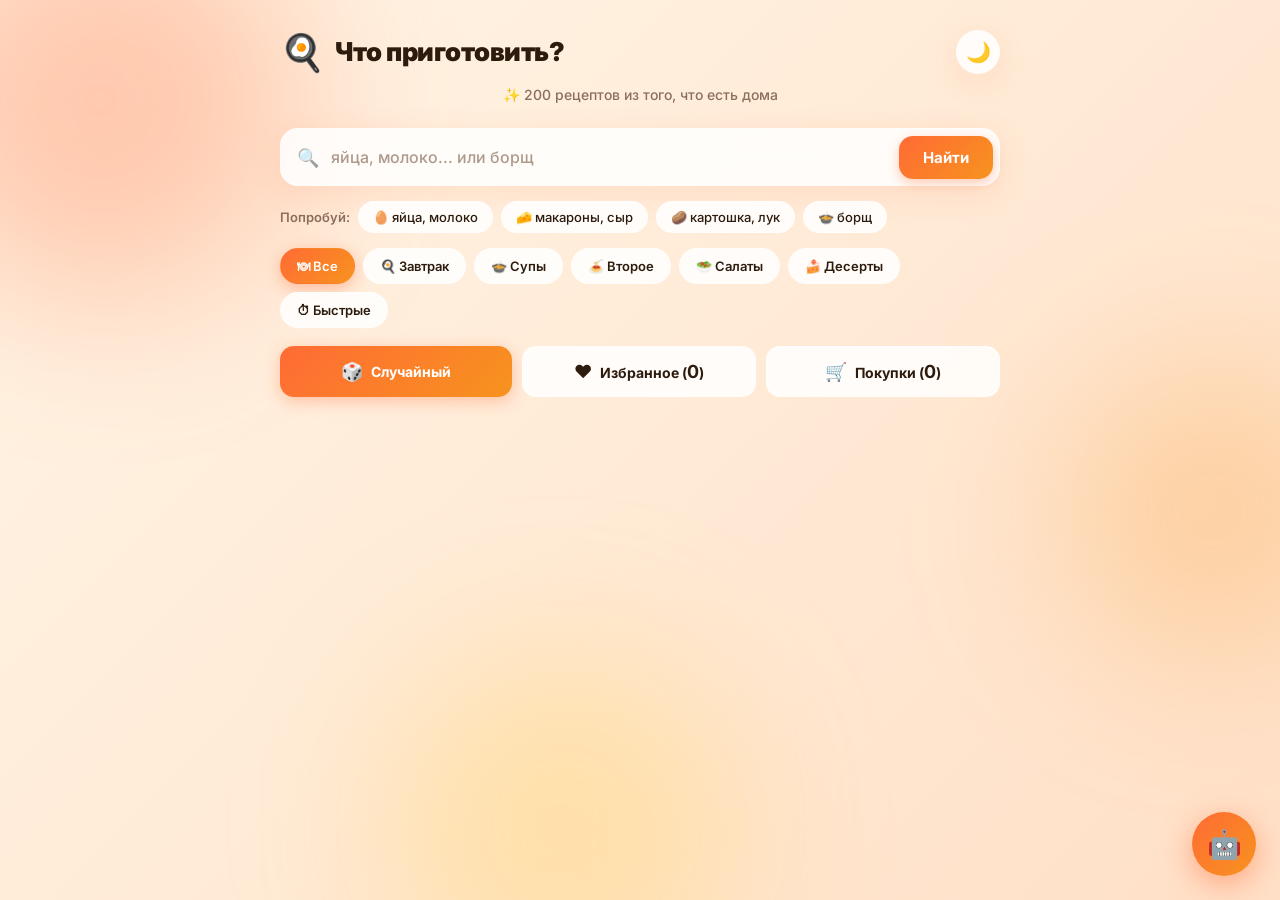
==== commit 31b6dd62: "Add files via upload" ====
--- a/index.html
+++ b/index.html
@@ -83,6 +83,42 @@
     <div id="results" class="results"></div>
   </div>
 
+  <!-- 🤖 Кнопка AI-помощника -->
+  <button id="aiBtn" class="ai-fab" title="Спросить AI">🤖</button>
+
+  <!-- 🤖 Модальное окно AI-чата -->
+  <div id="aiModal" class="ai-modal">
+    <div class="ai-modal-content">
+      <div class="ai-modal-header">
+        <div class="ai-title">
+          <span class="ai-avatar">🤖</span>
+          <div>
+            <h3>AI-помощник</h3>
+            <p class="ai-status">Спроси что угодно про готовку</p>
+          </div>
+        </div>
+        <button id="closeAi" class="close-btn">✕</button>
+      </div>
+      
+      <div id="aiMessages" class="ai-messages">
+        <div class="ai-message ai-message-bot">
+          <div class="ai-message-content">Привет! 👋 Я твой кулинарный помощник.<br><br>Спроси меня что-нибудь, например:<br>• «Что приготовить из яиц и сыра?»<br>• «Дай рецепт борща»<br>• «Чем заменить молоко?»</div>
+        </div>
+      </div>
+      
+      <div class="ai-input-row">
+        <input 
+          type="text" 
+          id="aiInput" 
+          placeholder="Спроси что-нибудь..."
+          autocomplete="off"
+        >
+        <button id="aiSend" class="ai-send-btn">➤</button>
+      </div>
+    </div>
+  </div>
+
+  <!-- Модальное окно списка покупок -->
   <div id="shoppingModal" class="modal">
     <div class="modal-content">
       <div class="modal-header">
--- a/style.css
+++ b/style.css
@@ -41,9 +41,7 @@
   font-family: 'Inter', -apple-system, BlinkMacSystemFont, sans-serif;
 }
 
-html {
-  scroll-behavior: smooth;
-}
+html { scroll-behavior: smooth; }
 
 body {
   min-height: 100vh;
@@ -55,7 +53,6 @@
   position: relative;
 }
 
-/* ===== ЖИВОЙ ФОН ===== */
 .bg-blobs {
   position: fixed;
   top: 0;
@@ -74,32 +71,9 @@
   animation: float 20s ease-in-out infinite;
 }
 
-.blob-1 {
-  width: 400px;
-  height: 400px;
-  background: var(--blob-1);
-  top: -100px;
-  left: -100px;
-  animation-delay: 0s;
-}
-
-.blob-2 {
-  width: 300px;
-  height: 300px;
-  background: var(--blob-2);
-  top: 40%;
-  right: -80px;
-  animation-delay: -7s;
-}
-
-.blob-3 {
-  width: 350px;
-  height: 350px;
-  background: var(--blob-3);
-  bottom: -100px;
-  left: 30%;
-  animation-delay: -14s;
-}
+.blob-1 { width: 400px; height: 400px; background: var(--blob-1); top: -100px; left: -100px; }
+.blob-2 { width: 300px; height: 300px; background: var(--blob-2); top: 40%; right: -80px; animation-delay: -7s; }
+.blob-3 { width: 350px; height: 350px; background: var(--blob-3); bottom: -100px; left: 30%; animation-delay: -14s; }
 
 @keyframes float {
   0%, 100% { transform: translate(0, 0) scale(1); }
@@ -114,7 +88,6 @@
   z-index: 1;
 }
 
-/* ===== ШАПКА ===== */
 .header {
   display: flex;
   justify-content: space-between;
@@ -176,7 +149,6 @@
   font-weight: 500;
 }
 
-/* ===== ПОИСК ===== */
 .search-box {
   display: flex;
   align-items: center;
@@ -197,10 +169,7 @@
   transform: translateY(-2px);
 }
 
-.search-icon {
-  font-size: 18px;
-  opacity: 0.6;
-}
+.search-icon { font-size: 18px; opacity: 0.6; }
 
 #ingredientsInput {
   flex: 1;
@@ -213,10 +182,7 @@
   font-weight: 500;
 }
 
-#ingredientsInput::placeholder {
-  color: var(--text-soft);
-  opacity: 0.7;
-}
+#ingredientsInput::placeholder { color: var(--text-soft); opacity: 0.7; }
 
 #searchBtn {
   padding: 12px 24px;
@@ -232,16 +198,8 @@
   white-space: nowrap;
 }
 
-#searchBtn:hover {
-  transform: translateY(-2px);
-  box-shadow: 0 6px 20px rgba(255, 107, 53, 0.5);
-}
-
-#searchBtn:active {
-  transform: translateY(0);
-}
-
-/* ===== ТЕГИ ===== */
+#searchBtn:hover { transform: translateY(-2px); box-shadow: 0 6px 20px rgba(255, 107, 53, 0.5); }
+
 .quick-tags {
   display: flex;
   flex-wrap: wrap;
@@ -252,9 +210,7 @@
   color: var(--text-soft);
 }
 
-.tags-label {
-  font-weight: 600;
-}
+.tags-label { font-weight: 600; }
 
 .tag {
   padding: 7px 14px;
@@ -269,20 +225,9 @@
   transition: all 0.2s;
 }
 
-.tag:hover {
-  transform: translateY(-2px);
-  border-color: var(--accent);
-  color: var(--accent);
-  box-shadow: 0 4px 12px rgba(255, 107, 53, 0.15);
-}
-
-/* ===== ФИЛЬТРЫ ===== */
-.filters {
-  display: flex;
-  flex-wrap: wrap;
-  gap: 8px;
-  margin-bottom: 18px;
-}
+.tag:hover { transform: translateY(-2px); border-color: var(--accent); color: var(--accent); }
+
+.filters { display: flex; flex-wrap: wrap; gap: 8px; margin-bottom: 18px; }
 
 .filter-btn {
   padding: 9px 16px;
@@ -297,10 +242,7 @@
   transition: all 0.2s;
 }
 
-.filter-btn:hover {
-  transform: translateY(-2px);
-  border-color: var(--accent);
-}
+.filter-btn:hover { transform: translateY(-2px); border-color: var(--accent); }
 
 .filter-btn.active {
   background: var(--accent-grad);
@@ -309,13 +251,7 @@
   box-shadow: 0 4px 16px rgba(255, 107, 53, 0.4);
 }
 
-/* ===== КНОПКИ ДЕЙСТВИЙ ===== */
-.action-row {
-  display: flex;
-  gap: 10px;
-  margin-bottom: 25px;
-  flex-wrap: wrap;
-}
+.action-row { display: flex; gap: 10px; margin-bottom: 25px; flex-wrap: wrap; }
 
 .action-btn {
   flex: 1;
@@ -336,14 +272,8 @@
   color: var(--text-main);
 }
 
-.action-btn:hover {
-  transform: translateY(-3px);
-  box-shadow: var(--shadow-hover);
-}
-
-.action-btn span:first-child {
-  font-size: 18px;
-}
+.action-btn:hover { transform: translateY(-3px); box-shadow: var(--shadow-hover); }
+.action-btn span:first-child { font-size: 18px; }
 
 .random-btn {
   background: var(--accent-grad);
@@ -352,26 +282,9 @@
   box-shadow: 0 4px 16px rgba(255, 107, 53, 0.35);
 }
 
-.random-btn:hover {
-  box-shadow: 0 8px 24px rgba(255, 107, 53, 0.5);
-}
-
-.favorites-btn:hover {
-  border-color: #e91e63;
-  color: #e91e63;
-}
-
-.shopping-btn:hover {
-  border-color: #2196f3;
-  color: #2196f3;
-}
-
-/* ===== РЕЗУЛЬТАТЫ ===== */
-.results {
-  display: flex;
-  flex-direction: column;
-  gap: 16px;
-}
+.favorites-btn:hover { border-color: #e91e63; color: #e91e63; }
+.shopping-btn:hover { border-color: #2196f3; color: #2196f3; }
+.results { display: flex; flex-direction: column; gap: 16px; }
 
 .recipe-card {
   background: var(--card-bg);
@@ -403,20 +316,11 @@
 .recipe-card[data-category="десерт"]::before  { background: linear-gradient(180deg, #e91e63, #c2185b); }
 
 @keyframes cardIn {
-  from {
-    opacity: 0;
-    transform: translateY(20px) scale(0.98);
-  }
-  to {
-    opacity: 1;
-    transform: translateY(0) scale(1);
-  }
-}
-
-.recipe-card:hover {
-  transform: translateY(-4px);
-  box-shadow: var(--shadow-hover);
-}
+  from { opacity: 0; transform: translateY(20px) scale(0.98); }
+  to { opacity: 1; transform: translateY(0) scale(1); }
+}
+
+.recipe-card:hover { transform: translateY(-4px); box-shadow: var(--shadow-hover); }
 
 .recipe-card h3 {
   color: var(--text-main);
@@ -440,22 +344,9 @@
   margin-bottom: 14px;
 }
 
-.recipe-card ol {
-  padding-left: 22px;
-  color: var(--text-main);
-  line-height: 1.75;
-  font-size: 15px;
-}
-
-.recipe-card ol li {
-  margin-bottom: 8px;
-  font-weight: 400;
-}
-
-.recipe-card ol li::marker {
-  color: var(--accent);
-  font-weight: 800;
-}
+.recipe-card ol { padding-left: 22px; color: var(--text-main); line-height: 1.75; font-size: 15px; }
+.recipe-card ol li { margin-bottom: 8px; }
+.recipe-card ol li::marker { color: var(--accent); font-weight: 800; }
 
 .missing {
   background: rgba(255, 193, 7, 0.15);
@@ -468,10 +359,7 @@
   border-left: 3px solid #ffc107;
 }
 
-body.dark .missing {
-  background: rgba(255, 209, 102, 0.1);
-  color: #ffd166;
-}
+body.dark .missing { background: rgba(255, 209, 102, 0.1); color: #ffd166; }
 
 .empty {
   text-align: center;
@@ -495,15 +383,9 @@
   border-radius: 12px;
   font-size: 12px;
   font-weight: 700;
-  box-shadow: 0 3px 10px rgba(0, 0, 0, 0.15);
-}
-
-.card-actions {
-  display: flex;
-  gap: 8px;
-  margin-top: 16px;
-  flex-wrap: wrap;
-}
+}
+
+.card-actions { display: flex; gap: 8px; margin-top: 16px; flex-wrap: wrap; }
 
 .copy-btn, .fav-btn, .shop-btn {
   padding: 9px 14px;
@@ -517,39 +399,12 @@
   transition: all 0.2s;
 }
 
-.copy-btn:hover, .fav-btn:hover {
-  background: var(--hover-bg);
-  transform: translateY(-2px);
-}
-
-.copy-btn.copied {
-  background: #4caf50;
-  color: #fff;
-  border-color: #4caf50;
-}
-
-.fav-btn {
-  border-color: rgba(233, 30, 99, 0.4);
-  color: #e91e63;
-}
-
-.fav-btn:hover, .fav-btn.active {
-  background: #e91e63;
-  color: #fff;
-  border-color: #e91e63;
-}
-
-.shop-btn {
-  border-color: rgba(33, 150, 243, 0.4);
-  color: #2196f3;
-}
-
-.shop-btn:hover {
-  background: #2196f3;
-  color: #fff;
-  border-color: #2196f3;
-}
-
+.copy-btn:hover, .fav-btn:hover { background: var(--hover-bg); transform: translateY(-2px); }
+.copy-btn.copied { background: #4caf50; color: #fff; border-color: #4caf50; }
+.fav-btn { border-color: rgba(233, 30, 99, 0.4); color: #e91e63; }
+.fav-btn:hover, .fav-btn.active { background: #e91e63; color: #fff; border-color: #e91e63; }
+.shop-btn { border-color: rgba(33, 150, 243, 0.4); color: #2196f3; }
+.shop-btn:hover { background: #2196f3; color: #fff; border-color: #2196f3; }
 /* ===== МОДАЛЬНОЕ ОКНО ===== */
 .modal {
   display: none;
@@ -567,14 +422,9 @@
   animation: fadeIn 0.25s;
 }
 
-@keyframes fadeIn {
-  from { opacity: 0; }
-  to { opacity: 1; }
-}
-
-.modal.open {
-  display: flex;
-}
+@keyframes fadeIn { from { opacity: 0; } to { opacity: 1; } }
+
+.modal.open { display: flex; }
 
 .modal-content {
   background: var(--card-bg);
@@ -591,28 +441,12 @@
 }
 
 @keyframes slideUp {
-  from {
-    opacity: 0;
-    transform: translateY(40px) scale(0.95);
-  }
-  to {
-    opacity: 1;
-    transform: translateY(0) scale(1);
-  }
-}
-
-.modal-header {
-  display: flex;
-  justify-content: space-between;
-  align-items: center;
-  margin-bottom: 20px;
-}
-
-.modal-header h2 {
-  color: var(--text-main);
-  font-size: 22px;
-  font-weight: 800;
-}
+  from { opacity: 0; transform: translateY(40px) scale(0.95); }
+  to { opacity: 1; transform: translateY(0) scale(1); }
+}
+
+.modal-header { display: flex; justify-content: space-between; align-items: center; margin-bottom: 20px; }
+.modal-header h2 { color: var(--text-main); font-size: 22px; font-weight: 800; }
 
 .close-btn {
   background: none;
@@ -625,16 +459,9 @@
   transition: all 0.2s;
 }
 
-.close-btn:hover {
-  color: var(--text-main);
-  background: var(--hover-bg);
-}
-
-.shopping-list {
-  display: flex;
-  flex-direction: column;
-  gap: 8px;
-}
+.close-btn:hover { color: var(--text-main); background: var(--hover-bg); }
+
+.shopping-list { display: flex; flex-direction: column; gap: 8px; }
 
 .shopping-item {
   display: flex;
@@ -648,43 +475,12 @@
   border: 1.5px solid transparent;
 }
 
-.shopping-item:hover {
-  border-color: var(--accent);
-  transform: translateX(4px);
-}
-
-.shopping-item.done {
-  opacity: 0.5;
-  text-decoration: line-through;
-}
-
-.shopping-item input[type="checkbox"] {
-  width: 20px;
-  height: 20px;
-  cursor: pointer;
-  accent-color: var(--accent);
-}
-
-.shopping-item .item-name {
-  flex: 1;
-  font-size: 15px;
-  color: var(--text-main);
-  font-weight: 600;
-}
-
-.shopping-item .remove-item {
-  background: none;
-  border: none;
-  color: #e91e63;
-  font-size: 18px;
-  cursor: pointer;
-  padding: 0 6px;
-  transition: transform 0.2s;
-}
-
-.shopping-item .remove-item:hover {
-  transform: scale(1.4);
-}
+.shopping-item:hover { border-color: var(--accent); transform: translateX(4px); }
+.shopping-item.done { opacity: 0.5; text-decoration: line-through; }
+.shopping-item input[type="checkbox"] { width: 20px; height: 20px; cursor: pointer; accent-color: var(--accent); }
+.shopping-item .item-name { flex: 1; font-size: 15px; color: var(--text-main); font-weight: 600; }
+.shopping-item .remove-item { background: none; border: none; color: #e91e63; font-size: 18px; cursor: pointer; padding: 0 6px; transition: transform 0.2s; }
+.shopping-item .remove-item:hover { transform: scale(1.4); }
 
 .clear-btn {
   margin-top: 20px;
@@ -700,59 +496,208 @@
   transition: all 0.2s;
 }
 
-.clear-btn:hover {
-  background: #e91e63;
+.clear-btn:hover { background: #e91e63; color: #fff; }
+
+/* ===== 🤖 AI-ПОМОЩНИК ===== */
+.ai-fab {
+  position: fixed;
+  bottom: 24px;
+  right: 24px;
+  width: 64px;
+  height: 64px;
+  border-radius: 50%;
+  border: none;
+  background: var(--accent-grad);
   color: #fff;
-}
+  font-size: 28px;
+  cursor: pointer;
+  box-shadow: 0 8px 30px rgba(255, 107, 53, 0.5);
+  transition: all 0.3s;
+  z-index: 999;
+  animation: pulse 2s ease-in-out infinite;
+}
+
+@keyframes pulse {
+  0%, 100% { box-shadow: 0 8px 30px rgba(255, 107, 53, 0.5); }
+  50% { box-shadow: 0 8px 40px rgba(255, 107, 53, 0.8); }
+}
+
+.ai-fab:hover { transform: scale(1.1) rotate(10deg); }
+
+.ai-modal {
+  display: none;
+  position: fixed;
+  top: 0;
+  left: 0;
+  width: 100%;
+  height: 100%;
+  background: rgba(0, 0, 0, 0.6);
+  backdrop-filter: blur(8px);
+  z-index: 1001;
+  align-items: flex-end;
+  justify-content: center;
+  animation: fadeIn 0.25s;
+}
+
+.ai-modal.open { display: flex; }
+
+.ai-modal-content {
+  background: var(--card-bg);
+  backdrop-filter: blur(30px);
+  border: 1.5px solid var(--card-border);
+  border-radius: 24px 24px 0 0;
+  width: 100%;
+  max-width: 720px;
+  height: 85vh;
+  max-height: 700px;
+  display: flex;
+  flex-direction: column;
+  box-shadow: 0 -10px 60px rgba(0, 0, 0, 0.3);
+  animation: slideUpModal 0.35s cubic-bezier(0.16, 1, 0.3, 1);
+}
+
+@keyframes slideUpModal {
+  from { transform: translateY(100%); }
+  to { transform: translateY(0); }
+}
+
+.ai-modal-header {
+  display: flex;
+  justify-content: space-between;
+  align-items: center;
+  padding: 20px 24px;
+  border-bottom: 1.5px solid var(--card-border);
+}
+
+.ai-title { display: flex; align-items: center; gap: 12px; }
+
+.ai-avatar {
+  width: 44px;
+  height: 44px;
+  border-radius: 50%;
+  background: var(--accent-grad);
+  display: flex;
+  align-items: center;
+  justify-content: center;
+  font-size: 24px;
+  box-shadow: 0 4px 12px rgba(255, 107, 53, 0.3);
+}
+
+.ai-title h3 { font-size: 17px; font-weight: 800; color: var(--text-main); }
+.ai-status { font-size: 12px; color: var(--text-soft); margin-top: 2px; }
+
+.ai-messages {
+  flex: 1;
+  overflow-y: auto;
+  padding: 20px 24px;
+  display: flex;
+  flex-direction: column;
+  gap: 12px;
+}
+
+.ai-message { display: flex; animation: messageIn 0.3s ease-out; }
+
+@keyframes messageIn {
+  from { opacity: 0; transform: translateY(10px); }
+  to { opacity: 1; transform: translateY(0); }
+}
+
+.ai-message-user { justify-content: flex-end; }
+
+.ai-message-content {
+  max-width: 80%;
+  padding: 12px 16px;
+  border-radius: 16px;
+  font-size: 14px;
+  line-height: 1.6;
+  white-space: pre-wrap;
+  word-wrap: break-word;
+}
+
+.ai-message-bot .ai-message-content {
+  background: var(--hover-bg);
+  color: var(--text-main);
+  border-bottom-left-radius: 4px;
+}
+
+.ai-message-user .ai-message-content {
+  background: var(--accent-grad);
+  color: #fff;
+  border-bottom-right-radius: 4px;
+}
+
+.ai-message-content.typing::after {
+  content: '...';
+  animation: dots 1.4s infinite;
+}
+
+@keyframes dots {
+  0%, 20% { content: '.'; }
+  40% { content: '..'; }
+  60%, 100% { content: '...'; }
+}
+
+.ai-input-row {
+  display: flex;
+  gap: 10px;
+  padding: 16px 24px 20px;
+  border-top: 1.5px solid var(--card-border);
+  background: var(--card-bg);
+}
+
+#aiInput {
+  flex: 1;
+  padding: 14px 16px;
+  border-radius: 14px;
+  border: 1.5px solid var(--card-border);
+  background: var(--card-bg);
+  color: var(--text-main);
+  font-size: 15px;
+  outline: none;
+  transition: all 0.2s;
+}
+
+#aiInput:focus {
+  border-color: var(--accent);
+  box-shadow: 0 0 0 3px rgba(255, 107, 53, 0.15);
+}
+
+.ai-send-btn {
+  width: 52px;
+  height: 52px;
+  border-radius: 14px;
+  border: none;
+  background: var(--accent-grad);
+  color: #fff;
+  font-size: 20px;
+  cursor: pointer;
+  transition: all 0.2s;
+  box-shadow: 0 4px 12px rgba(255, 107, 53, 0.35);
+  flex-shrink: 0;
+}
+
+.ai-send-btn:hover { transform: scale(1.05); box-shadow: 0 6px 20px rgba(255, 107, 53, 0.5); }
+.ai-send-btn:disabled { opacity: 0.5; cursor: not-allowed; }
 
 /* ===== АДАПТИВНОСТЬ ===== */
 @media (max-width: 480px) {
-  h1 {
-    font-size: 20px;
-  }
+  h1 { font-size: 20px; }
+  .logo-emoji { font-size: 28px; }
   
-  .logo-emoji {
-    font-size: 28px;
-  }
+  .search-box { flex-direction: column; padding: 12px; gap: 10px; }
+  .search-icon { display: none; }
+  #ingredientsInput { width: 100%; text-align: center; padding: 10px; }
+  #searchBtn { width: 100%; }
   
-  .search-box {
-    flex-direction: column;
-    padding: 12px;
-    gap: 10px;
-  }
+  .action-btn { min-width: 100%; flex: none; }
+  .recipe-card h3 { font-size: 18px; padding-right: 80px; }
+  .match-badge { top: 18px; right: 18px; font-size: 11px; padding: 4px 10px; }
+  .recipe-card { padding: 20px; }
   
-  .search-icon {
-    display: none;
-  }
-  
-  #ingredientsInput {
-    width: 100%;
-    text-align: center;
-    padding: 10px;
-  }
-  
-  #searchBtn {
-    width: 100%;
-  }
-  
-  .action-btn {
-    min-width: 100%;
-    flex: none;
-  }
-  
-  .recipe-card h3 {
-    font-size: 18px;
-    padding-right: 80px;
-  }
-  
-  .match-badge {
-    top: 18px;
-    right: 18px;
-    font-size: 11px;
-    padding: 4px 10px;
-  }
-  
-  .recipe-card {
-    padding: 20px;
-  }
+  .ai-fab { bottom: 16px; right: 16px; width: 56px; height: 56px; font-size: 24px; }
+  .ai-modal-content { height: 90vh; border-radius: 20px 20px 0 0; }
+  .ai-modal-header { padding: 16px 20px; }
+  .ai-messages { padding: 16px 20px; }
+  .ai-input-row { padding: 12px 20px 16px; }
+  .ai-message-content { max-width: 88%; font-size: 13.5px; }
 }
